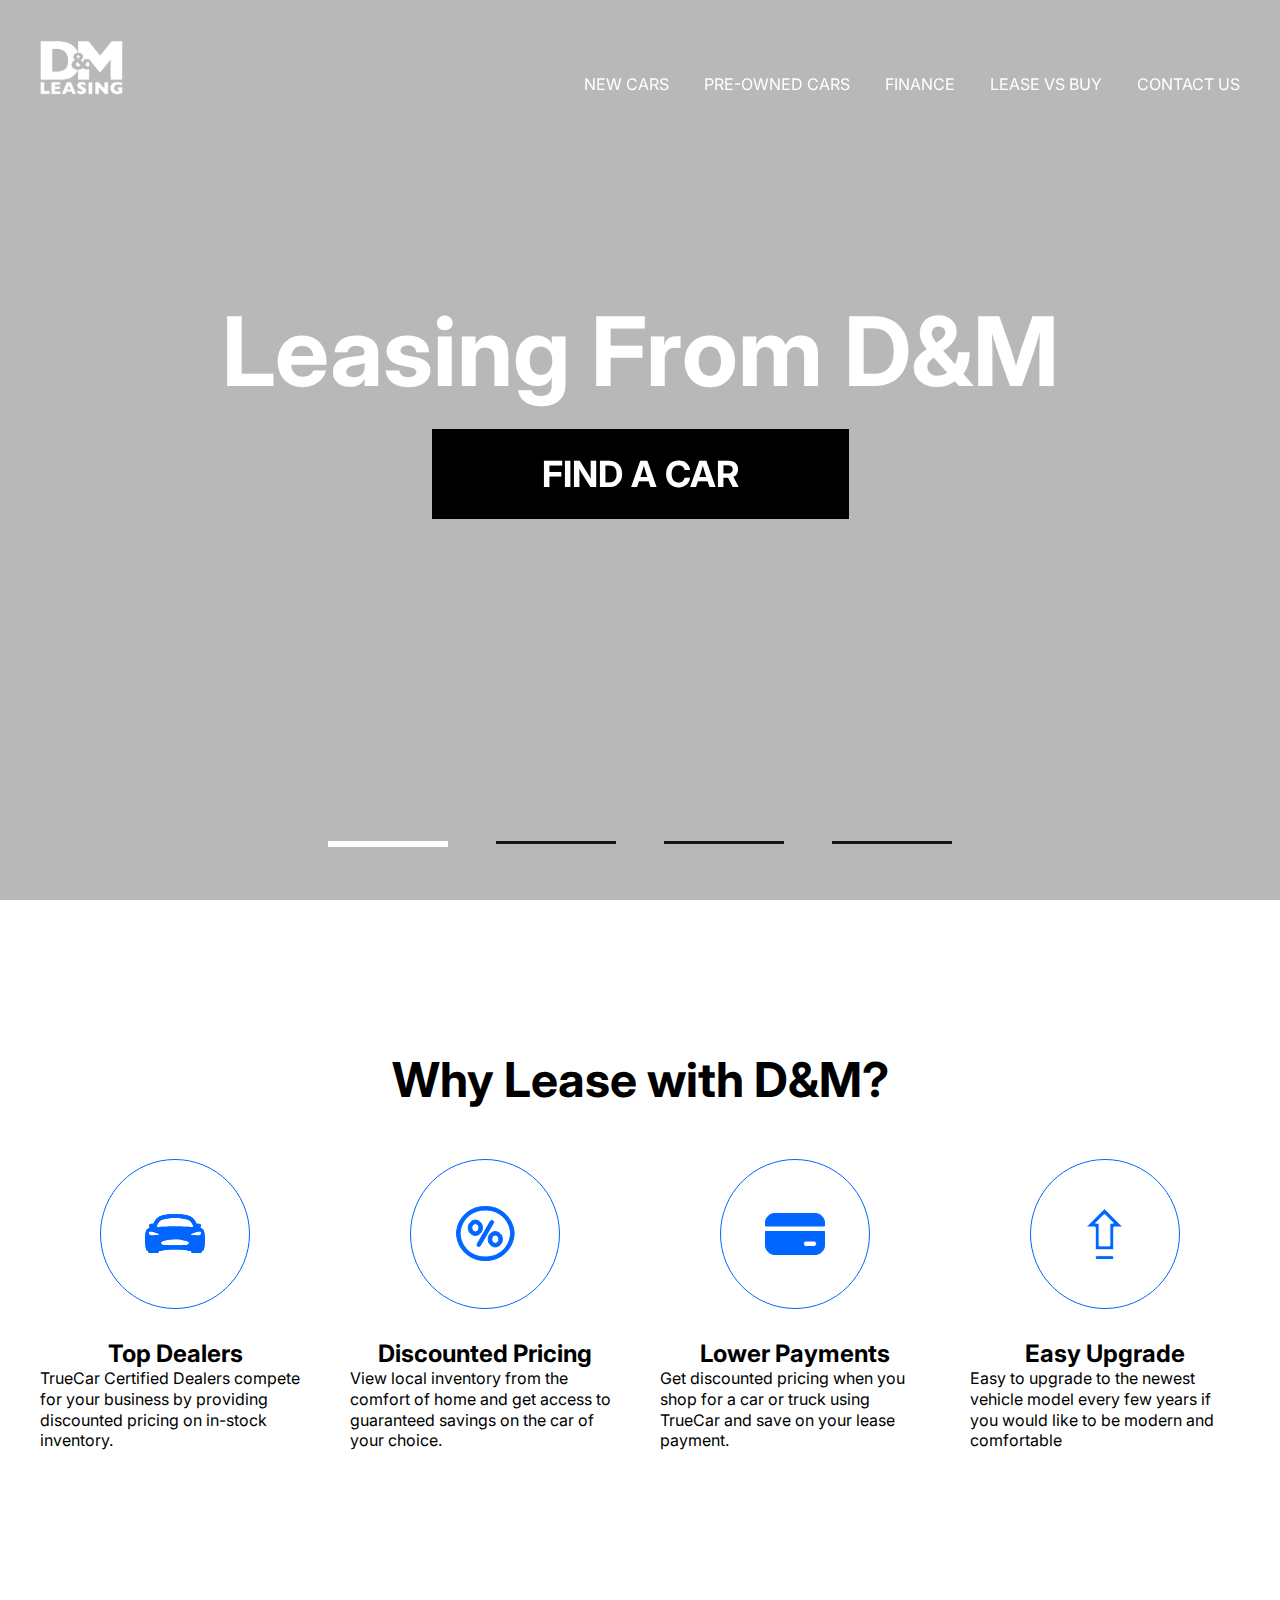
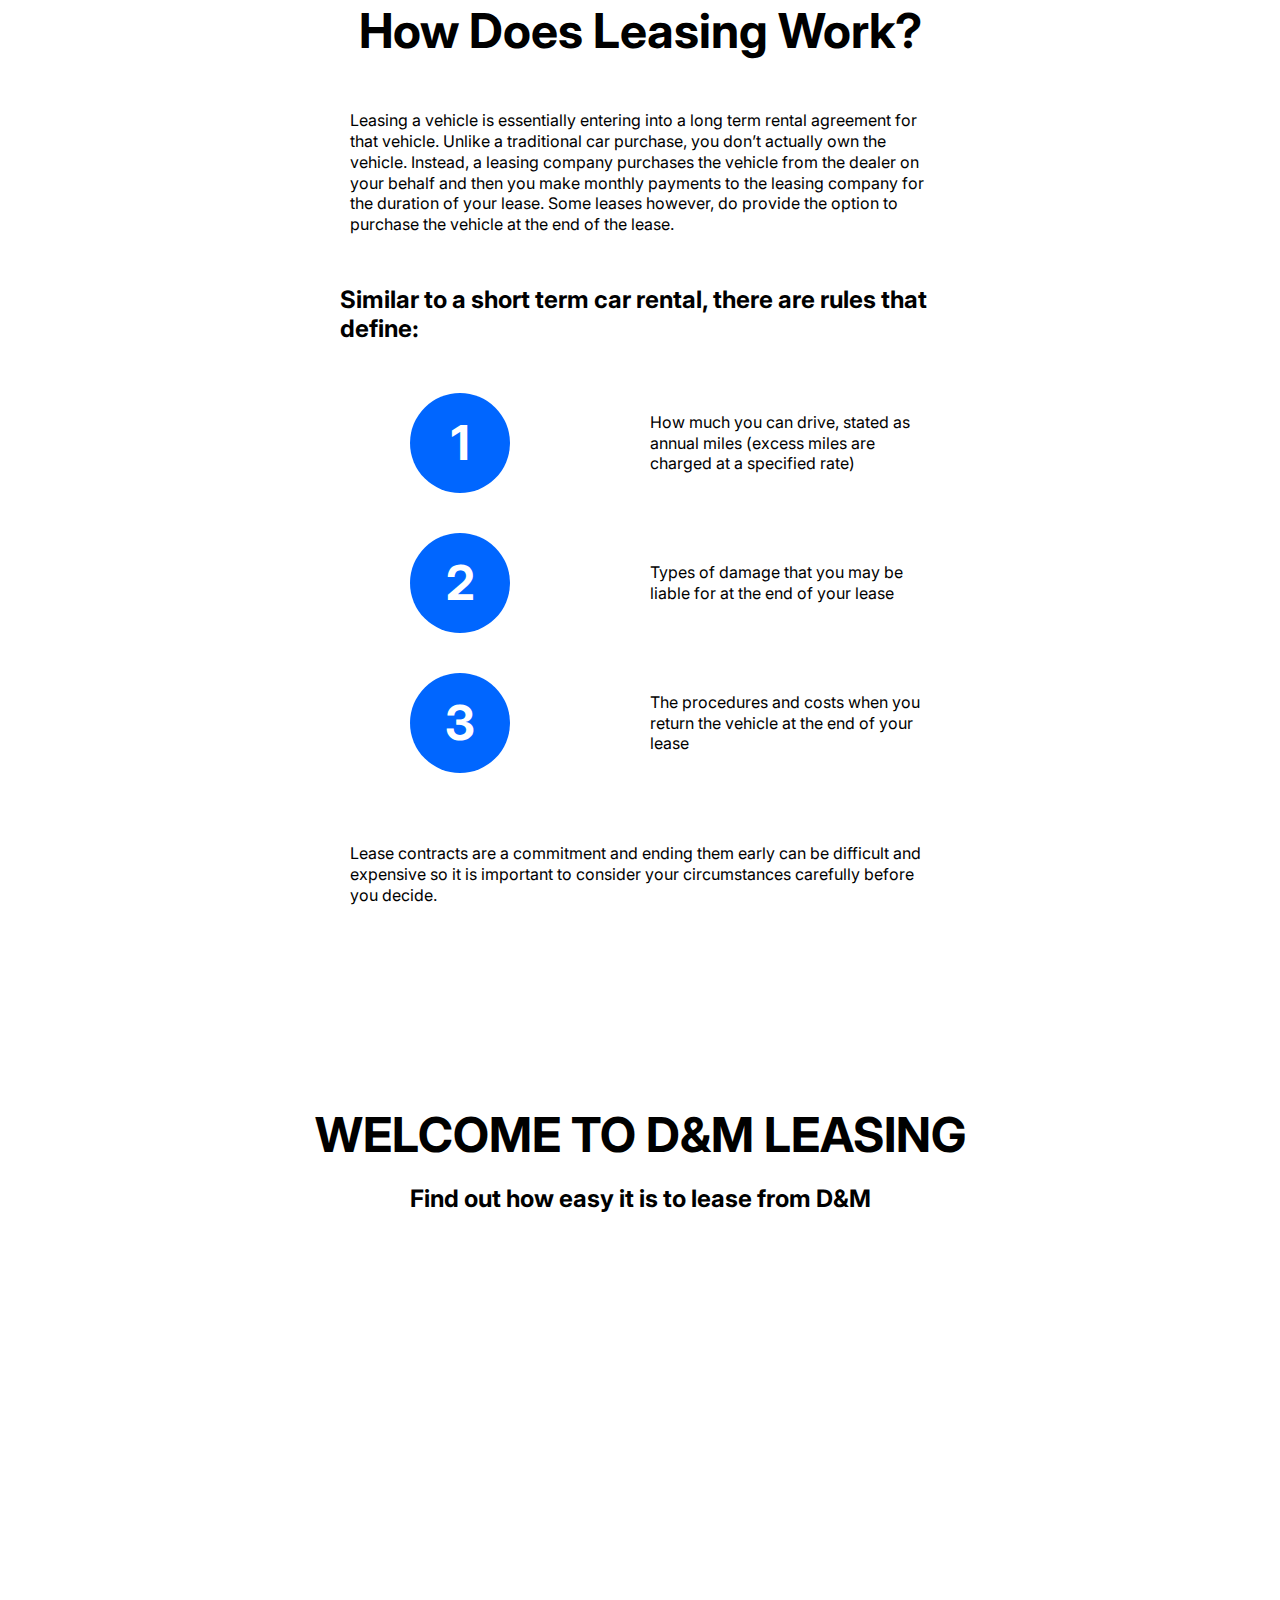
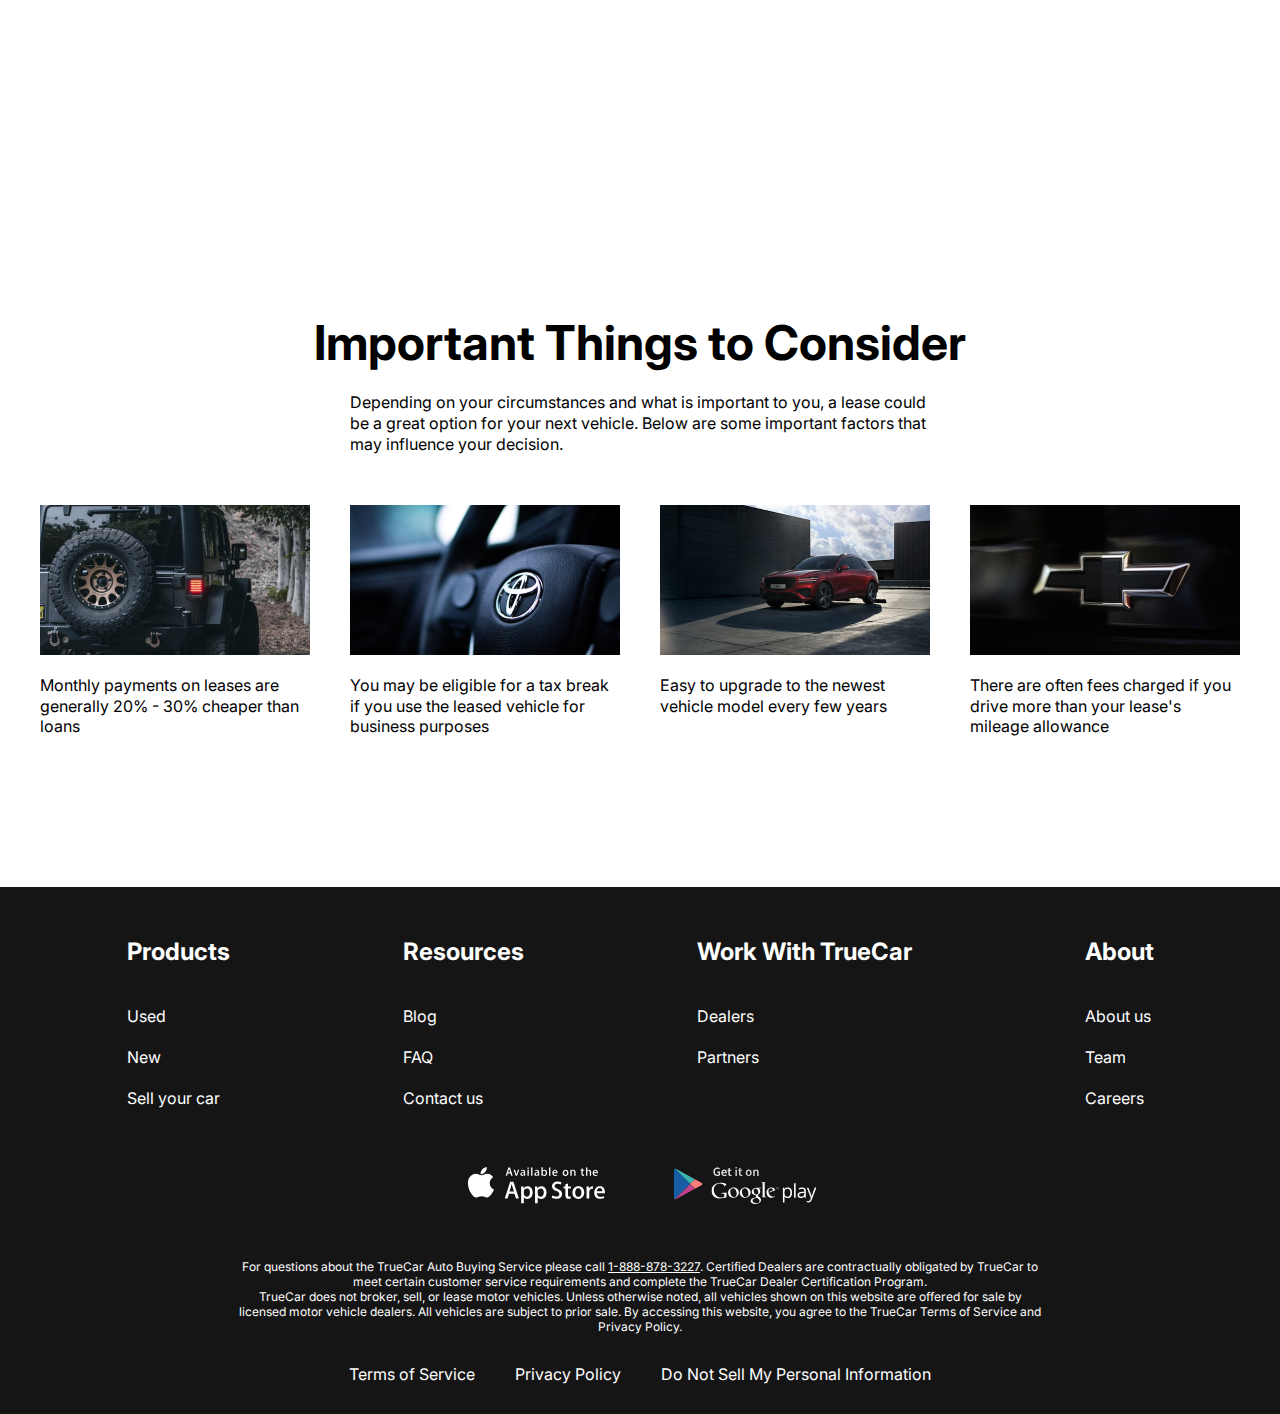
==== index.html @ d331d90f "Add files via upload" ====
<!DOCTYPE html>
<html lang="en">
<head>
    <meta charset="UTF-8">
    <meta name="viewport" content="width=device-width, initial-scale=1.0">
    <link rel="preconnect" href="https://fonts.googleapis.com">
    <link rel="preconnect" href="https://fonts.gstatic.com" crossorigin>
    <link href="https://fonts.googleapis.com/css2?family=Inter:wght@400;700&display=swap" rel="stylesheet">
    <link rel="stylesheet" href="https://cdn.jsdelivr.net/npm/swiper@11/swiper-bundle.min.css" />
    <link rel="stylesheet" href="css/style.css">
    <title>Leasing.com</title>
</head>
<body>
    <div class="wrapper">
        <div class="menu__close"></div>
        <header class="header header__main">
            <div class="container">
                <div class="burger__menu">
                    <div class="burger__button">
                        <span></span>
                    </div>
                </div>
                <div class="header__inner">
                    <div class="logo-bg"><a href="index.html" class="header__logo"><img src="image/main__logo.svg" alt="" class="header__logo__img"></a></div>
                    <nav class="menu">
                        <ul class="header__nav__list">
                            <button class="burger__close"><div class="close__button"></div></button>
                            <li class="header__nav__list__item"><a href="new_cars.html" class="header__list__link">NEW CARS</a></li>
                            <li class="header__nav__list__item"><a href="#" class="header__list__link">PRE-OWNED CARS</a></li>
                            <li class="header__nav__list__item"><a href="#" class="header__list__link">FINANCE</a></li>
                            <li class="header__nav__list__item"><a href="#" class="header__list__link">LEASE VS BUY</a></li>
                            <li class="header__nav__list__item"><a href="contacts.html" class="header__list__link">CONTACT US</a></li>
                        </ul>
                    </nav>
                </div>
            </div>
        </header>
        <main class="main">
            <section class="main__top">
                <div class="header__info">
                    <h1 class="header__title">Leasing From D&M</h1>
                    <button class="header__button"><a href="new_cars.html" class="header__button__link">FIND A CAR</a></button>
                </div>
            </section>
            <div class="slider">
                <div class="swiper mySwiper">
                    <div class="swiper-wrapper">
                    <div class="swiper-slide" style="background-image: url(///image/car__main.png);"></div>
                    <div class="swiper-slide" style="background-image: url(image/Rectangle\ 5.png);"></div>
                    <div class="swiper-slide" style="background-image: url(image/car__main.png);"></div>
                    <div class="swiper-slide" style="background-image: url(image/Rectangle\ 5.png);"></div>
                    </div>
                    <div class="swiper-pagination"></div>
                </div>
            </div>
            <section class="why container">
                <h2 class="whytitle title2">Why Lease with D&M?</h2>
                <ul class="why__list">
                    <li class="why__list__items">
                        <div class="why__list__img"><img class="why__img"  src="image/why1.svg" alt=""></div>
                        <div class="why__list__content">
                            <h4 class="why__list__title title4">Top Dealers</h4>
                            <p class="why__list__text">TrueCar Certified Dealers
                            compete for your business by providing discounted pricing on in-stock inventory.</p>
                        </div>
                    </li>
                    <li class="why__list__items">
                        <div class="why__list__img"><img class="why__img"  src="image/why2.svg" alt=""></div>
                        <div class="why__list__content">
                            <h4 class="why__list__title title4">Discounted Pricing</h4>
                            <p class="why__list__text">View local inventory from the comfort of home and get access to guaranteed savings on the car of your choice.</p>
                        </div>
                    </li>
                    <li class="why__list__items">
                        <div class="why__list__img"><img class="why__img"  src="image/why3.svg" alt=""></div>
                        <div class="why__list__conrent">
                            <h4 class="why__list__title title4">Lower Payments</h4>
                            <p class="why__list__text">Get discounted pricing when you shop for a car or truck using TrueCar and save on your lease payment.</p>
                        </div>
                    </li>
                    <li class="why__list__items">
                        <div class="why__list__img"><img class="why__img" src="image/why4.svg" alt=""></div>
                        <div class="why__list__content">
                            <h4 class="why__list__title title4">Easy Upgrade</h4>
                            <p class="why__list__text">Easy to upgrade to the newest vehicle model every few years if you would like to be modern and comfortable</p>
                        </div>
                    </li>
                </ul>
            </section>
            <section class="how">
                <div class="container">
                    <div class="how__main">
                        <h2 class="how__title title2">How Does Leasing Work?</h2>
                        <p class="how__text">Leasing a vehicle is essentially entering into a long term rental agreement for that vehicle. Unlike a traditional car purchase, you don’t actually own the vehicle. Instead, a leasing company purchases the vehicle from the dealer on your behalf and then you make monthly payments to the leasing company for the duration of your lease. Some leases however, do provide the option to purchase the vehicle at the end of the lease.</p>
                        <h4 class="title__middle title4">Similar to a short term car rental, there are rules that define:</h4>
                        <ul class="how__list">
                            <li class="how__list__item">
                                <div class="how__list__item__square">1</div>
                                <p class="how__list__item__text">How much you can drive, stated as annual miles (excess miles are charged at a specified rate)</p>
                            </li>
                            <li class="how__list__item">
                                <div class="how__list__item__square">2</div>
                                <p class="how__list__item__text">Types of damage that you may be liable for at the end of your lease</p>
                            </li>
                            <li class="how__list__item">
                                <div class="how__list__item__square">3</div>
                                <p class="how__list__item__text">The procedures and costs when you return the vehicle at the end of your lease</p>
                            </li>
                        </ul>
                        <p class="how__text">Lease contracts are a commitment and ending them early
                        can be difficult and expensive so it is important to consider your circumstances carefully
                        before you decide.</p>
                    </div>
                </div>
            </section>
            <section class="video">
                <div class="container">
                    <h2 class="video__title title2">WELCOME TO D&M LEASING</h2>
                    <h4 class="video__title__bottomm title4">Find out how easy it is to lease from D&M</h4>
                    <div class="video__frame">
                        <iframe width="1000" height="500"
                        src="https://www.youtube.com/embed/zcduZVZNk-Q?si=BeJl5xfJSoDPXUeD&amp;controls=0" title="YouTube video player"
                        frameborder="0" allow="accelerometer; autoplay; clipboard-write; encrypted-media; gyroscope; picture-in-picture;
                        web-share" allowfullscreen></iframe>
                    </div>
                </div>
            </section>
            <section class="inp">
                <div class="container">
                    <h2 class="imp__title title2">Important Things to Consider</h2>
                    <p class="imp__top-text">Depending on your circumstances and what is important to you, a lease could be a great 
                    option for your next vehicle. Below are some important factors that may influence your decision.</p>
                    <ul class="inp__list">
                        <li class="inp__list__item">
                            <div class="inp__list__item-img"><img src="image/Rectangle 6.png" alt=""></div>
                            <p class="inp__list__item-text">Monthly payments on leases are generally 20% - 30% cheaper than loans</p>
                        </li>
                        <li class="inp__list__item">
                            <div class="inp__list__item-img"><img src="image/Rectangle 7.png" alt=""></div>
                            <p class="inp__list__item-text">You may be eligible for a tax break if you use the leased vehicle for business purposes</p>
                        </li>
                        <li class="inp__list__item">
                            <div class="inp__list__item-img"><img src="image/Rectangle 8.png" alt=""></div>
                            <p class="inp__list__item-text">Easy to upgrade to the newest vehicle model every few years</p>
                        </li>
                        <li class="inp__list__item">
                            <div class="inp__list__item-img"><img src="image/Rectangle 9.png" alt=""></div>
                            <p class="inp__list__item-text">There are often fees charged if you drive more than your lease's mileage allowance</p>
                        </li>
                    </ul>
                </div>
            </section>
        </main>
        <footer class="footer">
            <div class="container">
                <ul class="footer__list">
                    <li class="footer__list__item">
                        <h3 class="footer__list__item__title">Products</h3>
                        <div class="footer__list__item__text">
                            <p class="footer__list__item__text__item"><a href="" class="footer__list__item__text__link">Used</a></p>
                            <p class="footer__list__item__text__item"><a href="" class="footer__list__item__text__link">New</a></p>
                            <p class="footer__list__item__text__item"><a href="" class="footer__list__item__text__link">Sell your car</a></p>
                        </div>
                    </li>
                    <li class="footer__list__item">
                        <h3 class="footer__list__item__title">Resources</h3>
                        <div class="footer__list__item__text">
                            <p class="footer__list__item__text__item"><a href="" class="footer__list__item__text__link">Blog</a></p>
                            <p class="footer__list__item__text__item"><a href="" class="footer__list__item__text__link">FAQ</a></p>
                            <p class="footer__list__item__text__item"><a href="" class="footer__list__item__text__link">Contact us</a></p>
                        </div>
                    </li>
                    <li class="footer__list__item">
                        <h3 class="footer__list__item__title">Work With TrueCar</h3>
                        <div class="footer__list__item__text">
                            <p class="footer__list__item__text__item"><a href="" class="footer__list__item__text__link">Dealers</a></p>
                            <p class="footer__list__item__text__item"><a href="" class="footer__list__item__text__link">Partners</a></p>
                        </div>
                    </li>
                    <li class="footer__list__item">
                        <h3 class="footer__list__item__title">About</h3>
                        <div class="footer__list__item__text">
                            <p class="footer__list__item__text__item"><a href="" class="footer__list__item__text__link">About us</a></p>
                            <p class="footer__list__item__text__item"><a href="" class="footer__list__item__text__link">Team</a></p>
                            <p class="footer__list__item__text__item"><a href="" class="footer__list__item__text__link">Careers</a></p>
                        </div>
                    </li>
                </ul>
                <div class="footer__down">
                    <div class="footer__down__app"><a href="#"><img src="image/app-store-5768091a665de29ed90932b12cc1dc34 1.svg" alt=""></a></div>
                    <div class="footer__down__google"><a href="#"><img src="image/google-play-1b282a5faa8753db97e49dd35e98dd25 1.svg" alt=""></a></div>
                </div>
                <div class="footer__text">
                    <p class="footer__text__item">For questions about the TrueCar Auto Buying Service please call <a class="footer__tel" href="tel:1-888-878-3227">1-888-878-3227</a>.
                        Certified Dealers are contractually obligated by TrueCar to meet certain customer service requirements and complete the TrueCar Dealer Certification Program.</p>
                    <p class="footer__text__item">TrueCar does not broker, sell, or lease motor vehicles. Unless otherwise noted, all vehicles shown on this website are offered for sale by licensed motor vehicle dealers. All vehicles are subject to prior sale. By accessing this website, you agree to the TrueCar Terms of Service and Privacy Policy.</p>
                </div>
                <ul class="footer__info__list">
                    <li class="footer__info__item"><a href="#" class="footer__info__link">Terms of Service</a></li>
                    <li class="footer__info__item"><a href="#" class="footer__info__link">Privacy Policy</a></li>
                    <li class="footer__info__item"><a href="#" class="footer__info__link">Do Not Sell My Personal Information</a></li>
                </ul>
            </div>
        </footer>
    </div>


    <script src="https://cdn.jsdelivr.net/npm/swiper@11/swiper-bundle.min.js"></script>
    <script src="js/main.js"></script>
</body>
</html>
---- css/style.css ----
/*Обнуление*/
*{padding:0;margin:0;border:0;}
*,*:before,*:after{-moz-box-sizing:border-box;-webkit-box-sizing:border-box;box-sizing:border-box;}
:focus,:active{outline:none;}
a:focus,a:active{outline:none;}
nav,footer,header,aside{display:block;}
html,body{height:100%;width:100%;font-size:100%;line-height:1;font-size:14px;-ms-text-size-adjust:100%;-moz-text-size-adjust:100%;-webkit-text-size-adjust:100%;}
input,button,textarea{font-family:inherit;}
input::-ms-clear{display:none;}
button{cursor:pointer;}
button::-moz-focus-inner{padding:0;border:0;}
a,a:visited{text-decoration:none;}
a:hover{text-decoration:none;}
ul li{list-style:none;}
img{vertical-align:top;}
h1,h2,h3,h4,h5,h6{font-size:inherit;font-weight:inherit;}
/*--------------------*/


body{
    font-family: 'Inter', sans-serif;
    font-size: 16px;
    font-style: normal;
    font-weight: 400;
    line-height: 130%;
    position: relative;
}
html, body{
    min-height: 100%;
}
a{
    color: white;
}


.wrapper{
    min-height: 100%;
    display: flex;
    flex-direction: column;
}
.header {
    background-color: #151515;
}
.header__main{
    background-color: transparent;
    position: absolute;
    right: 0;
    left: 0;
}
.header--main{
    display: none;
}
.container {
    max-width: 1230px;
    padding: 0 15px;
    margin: 0 auto;
}
/*-----Header-----*/
.header__inner {
    display: flex;
    padding-top: 40px;
    justify-content: space-between;
    padding-bottom: 45px;
}
.logo-bg{
    position: relative;
    z-index: 4;
}
.menu {
    align-self: flex-end;
    position: relative;
    z-index: 4;
}
.header__nav__list {
    display: flex;
    gap: 0 35px;
}
.header__list__link{
    text-transform: uppercase;
}
.header__list__link--active{
    color: #0066ff;
}
.header__info{
    padding-top: 105px;
}
.header__title {
    font-weight: 700;
    font-size: 96px;
    text-align: center;
    color: #fff;
    line-height: 100%;
}
.header__button{
    display: flex;
    margin: 0 auto;
    margin-top: 30px;
}
.header__button__link {
    padding: 23px 110px;
    color: #fff;
    background-color: #000;
    display: flex;
    align-items: center;
    justify-content: center;
    font-size: 36px;
    font-weight: 700;
    max-width: 430px;
    margin: 0 auto;
    transition: all .2s ease;
    text-align: center;
    text-transform: uppercase;
}
.header__button__link:hover{
    border-radius: 30px;
    transform: scale(1.1);
    background-color: #0066ff;
}
.header__nav__list__item{
    position: relative;
    transition: .5s;
}
.header__nav__list .header__nav__list__item .header__list__link:before{
    content: " ";
    position: absolute;
    width: 100%;
    height: 30px;
    background: #0066ff;
    transform-style: preserve-3d;
    transform: scale(0) rotateY(0deg) skew(10deg);
    transition: 1.5s cubic-bezier(.43, 1.91, .35,.74);
    z-index: -1;
    top: -20%;
}
.header__nav__list .header__nav__list__item:hover .header__list__link:before{
    transform: scale(1.2) rotateY(360deg) skew(10deg);
}
.header__list__link:hover{
    color: #fff;
}
/*-----Header-----*/





/*-----Main-----*/
.main {
    flex-grow: 1;
}
.main__top{
    position: absolute;
    z-index: 2;
    left: 0;
    right: 0;
    top: 22%;
}
.swiper-slide{
    background-repeat: no-repeat;
    background-size: cover;
    background-position: center;
    height: 100vh;
}
.swiper::after{
    content:"";
    background: rgba(21,21,21,.3);
    position: absolute;
    z-index: 4;
    left: 0;
    right: 0;
    bottom: 0;
    top: 0;
}

.swiper-pagination-bullet{
    border-radius: 0;
    width: 120px;
    height: 3px; 
    background-color: #151515;
    opacity: 1;
}
.swiper-pagination-bullet-active{
    height: 6px;
    background-color: #fff;
}
.swiper-pagination {
    display: flex;
    gap: 40px;
    justify-content: center;
    margin-bottom: 45px;
}
.whytitle{
    padding-top: 150px;
    padding-bottom: 50px;
}
.title2 {
    font-size: 48px;
    font-weight: 700;
    line-height: normal;
    text-align: center;
}
.why__list {
    display: flex;
    gap: 40px;
    padding-bottom: 150px;
}
.why__list__items {
    max-width: 270px;
    display: flex;
    flex-direction: column;
    gap: 30px;
}
.why__list__img {
    display: flex;
    align-items: center;
    justify-content: center;
    transition: all .2s ease;
}
.why__list__img:hover{
    transform: scale(1.1);
}
.title4 {
    font-size: 24px;
    font-weight: 700;
    line-height: normal;
    text-align: center;
}
.how{
    margin-bottom: 150px;
}
.how__main{
    max-width: 600px;
    display: flex;
    flex-direction: column;
    margin: 0 auto;
}
.how__title{
    padding-bottom: 50px;
}
.title__middle{
    text-align: left;
}
.how__text {
    display: inline-block;
    max-width: 580px;
    margin: 0 auto;
    padding-bottom: 50px;
}
.how__list {
    margin-top: 50px;
    padding-left: 70px;
    display: flex;
    flex-direction: column;
    gap: 40px;
    padding-bottom: 70px;
}
.how__list__item {
    display: flex;
    gap: 140px;
    align-items: center;
}
.how__list__item__square {
    display: flex;
    align-items: center;
    justify-content: center;
    width: 100px;
    height: 100px;
    border-radius: 50%;
    background-color: #0066ff;
    color: #fff;
    font-size: 48px;
    font-weight: 700;
}
.how__list__item__text {
    width: 270px;
}
.video{
    padding-bottom: 150px;
}
.video__title__bottomm {
    padding-top: 20px;
    padding-bottom: 50px;
}
.video__frame{
    display: flex;
    align-items: center;
    justify-content: center;
}
.inp {
    padding-bottom: 150px;
}
.imp__top-text {
    display: block;
    max-width: 580px;
    padding-top: 20px;
    padding-bottom: 50px;
    margin: 0 auto;
}
.inp__list {
    display: flex;
    gap: 40px;
}
.inp__list__item {
    width: 270px;
    display: flex;
    flex-direction: column;
    gap: 20px;
}
.contact__title {
    padding-top: 100px;
    padding-bottom: 20px;
}
.contact__title-bottom {
    padding: 0 40px 50px;
}
.contact__form {
    max-width: 580px;
    margin: 0 auto;
    display: flex;
    justify-content: space-between;
    flex-wrap: wrap;
}
.input {
    width: 270px;
    padding: 20px;
    border: 1px solid #0066ff;
    display: inline-block;
    color: #151515;
}
.input::placeholder{
    opacity: 0.5;
    font-family: 'Inter', sans-serif;
    font-size: 16px;
    font-style: normal;
    font-weight: 400;
    line-height: 130%;
}
.textarea {
    width: 100%;
    height: 290px;
    padding: 30px 20px;
    border: 1px solid #0066ff;
    margin-top: 50px;
    margin-bottom: 50px;
    color: #151515;
    resize: none;
    font-family: 'Inter', sans-serif;
    font-size: 16px;
    font-style: normal;
    font-weight: 400;
    line-height: 130%;
}
.textarea::placeholder{
    opacity: 0.5;
    font-family: 'Inter', sans-serif;
    font-size: 16px;
    font-style: normal;
    font-weight: 400;
    line-height: 130%;
}
.form__button {
    font-family: 'Inter', sans-serif;
    font-size: 16px;
    font-style: normal;
    font-weight: 400;
    line-height: 130%;
}
.button{
    display: inline-block;
    padding: 13px 61px;
    text-transform: uppercase;
    margin: 0 auto;
    background-color: #151515;
    transition: all .2s ease;
    color: #fff;
}
.form__button:hover{
    transform: scale(1.1);
    border-radius: 30px;
    background-color: #0066ff;
}
.more__button{
    display: block;
    margin: 0 auto;
    font-size: 16px;
    margin-top: 70px;
}
.more__button:hover{
    transform: scale(1.1);
    border-radius: 30px;
    background-color: #0066ff;
}
.more {
    margin: 150px 0;
}
.more__list {
    display: flex;
    gap: 40px;
}
.more__list-item {
    display: flex;
    flex-wrap: wrap;
    justify-content: space-between;
    gap: 30px;
}
.more__list-item-button {
    padding: 4px 15px;
    background-color: #0066ff;
}
.choose {
    padding-top: 100px;
    margin-bottom: 150px;
}
.tabs__btn {
    display: flex;
    justify-content: center;
    gap: 40px;
    padding-top: 50px;
    padding-bottom: 100px;
}
.tabs__button {
    background-color: transparent;
    font-family: 'Inter', sans-serif;
    font-size: 24px;
    font-weight: 700;
    line-height: normal;
    color: #151515;
}
.tabs__button--active{
    color: #0066ff;
}
.tabs-content {
    display: flex;
    gap: 100px;
    flex-direction: column;
}
.tabs-content-item {
    display: none;
    gap: 40px;
    flex-wrap: wrap;
    justify-content: center;
}
.tabs-content-item.tabs-content-item--active{
    display: flex;
}
.car-card_text{
    display: flex;
    flex-direction: column;
    gap: 20px;
    padding-top: 20px;
    text-align: center;
    border: 1px solid #0066ff;
    border-top: none;
}
.car-card-title {
    font-family: 'Inter', sans-serif;
    font-size: 24px;
    font-weight: 700;
    line-height: normal;
}
.car-card--link {
    border-top: 1px solid #0066ff;
    color: #0066ff;
}
.car__list{
    padding-top: 150px;
}
.why__list__content{
    display: flex;
    flex-direction: column;
}
/*-----Main-----*/




/*-----Footer-----*/
.footer {
    background-color: #151515;
    color: #fff;
}
.footer__list {
    padding-top: 50px;
    padding-bottom: 50px;
    display: flex;
    justify-content: space-around;
}
.footer__list__item {
    color: #fff;
    display: flex;
    flex-direction: column;
    gap: 40px;
    position: relative;
    z-index: 4;
    max-width: 240px;
}
.footer__list__item__title {
    font-size: 24px;
    font-weight: 700;
    line-height: normal;
}
.footer__list__item__text {
    display: flex;
    flex-direction: column;
    gap: 20px;
    font-size: 16px;
    font-style: normal;
    font-weight: 400;
    line-height: 130%;
}
.footer__list__item__text__item{
    position: relative;
}
.footer__down {
    display: flex;
    align-items: center;
    justify-content: center;
    gap: 40px;
    padding-bottom: 50px;
}
.footer__text {
    max-width: 806px;
    margin: 0 auto;
    font-size: 12px;
    font-weight: 400;
    line-height: normal;
    padding-bottom: 30px;
}
.footer__text__item {
    text-align: center;
}
.footer__tel{
    text-decoration: underline;
}
.footer__info__list {
    display: flex;
    gap: 40px;
    align-items: center;
    justify-content: center;
    padding-bottom: 30px;
    position: relative;
}
.footer__list__item__text__link::before{
    content: " ";
    position: absolute;
    width: 100px;
    height: 30px;
    background: #0066ff;
    transform-style: preserve-3d;
    transform: scale(0) rotateY(0deg) skew(10deg);
    transition: 1.5s cubic-bezier(.43, 1.91, .35,.74);
    top: -15%;
    z-index: -1;
}
.footer__list__item__text__item:hover .footer__list__item__text__link:before{
    transform: scale(1.2) rotateY(360deg) skew(10deg);
}
.footer__info__item{
    position: relative;
    z-index: 4;
}
.footer__info__link::before{
    content: " ";
    position: absolute;
    width: 100%;
    height: 30px;
    background: #0066ff;
    transform-style: preserve-3d;
    transform: scale(0) rotateY(0deg) skew(10deg);
    transition: 1.5s cubic-bezier(.43, 1.91, .35,.74);
    top: -15%;
    z-index: -1;
}
.footer__info__item:hover .footer__info__link::before{
    transform: scale(1.2) rotateY(360deg) skew(10deg);
}
/*-----Footer-----*/




/*-----Adaptive-----*/
@media(max-width: 1220px){
    .inp__list{
        flex-wrap: wrap;
        justify-content: center;
    }
    .more__list{
        flex-wrap: wrap;
        justify-content: center;
    }
    .more__list-item{
        flex-direction: column;
    }
    .more__list__item-txt{
        display: flex;
        justify-content: space-between;
    }
}




@media(max-width: 860px){
    .menu{
        position:static;
        align-self: start;
        z-index: 5;
    }
    .header__inner{
        position: relative;
    }
    .burger__menu{
        z-index: 2;
    }
    .burger__close{
        display: flex;
        align-items: center;
        justify-content: center;
        position: absolute;
        width: 50px;
        height: 50px;
        left: 20px;
        top: 20px;
        transform: rotate(45deg);
        background-color: transparent;
    }
    .close__button{
        width: 25px;
        height: 2px;
        background-color: #fff;
    }
    .close__button::before{
        content: "";
        position: absolute;
        height: 11px;
        width: 2px;
        top: 13px;
        right: 23px;
        background-color: #fff;
    }
    .close__button::after{
        content: "";
        position: absolute;
        height: 11px;
        width: 2px;
        bottom: 13px;
        left: 25px;
        background-color: #fff;
    }
    .header__nav__list{
        display: flex;
        transform: translatey(-200%);
        flex-direction: column;
        position: absolute;
        right: -15px;
        top: 0;
        width: 360px;
        border-left: 1px solid #0066ff;
        border-bottom: 1px solid #0066ff;
        text-align: center;
        background-color: #151515;
        z-index: 5;
        gap: 30px;
        padding-top: 70px;
        padding-bottom: 50px;
        border-radius: 0 0 0 10px;
        transition: all .3s ease;
    }
    .burger__menu__open{
        z-index: 11;
        transform: translateY(0);
    }
    .header__nav__list .header__nav__list__item .header__list__link:before{
        left: 25%;
        width: 50%;
    }
    .burger__menu{
        position: absolute;
        width: 50px;
        height: 50px;
        display: flex;
        align-items: center;
        justify-content: center;
        right: 50px;
        top: 45px;
    }
    .burger__button{
        width: 25px;
        height: 2px;
        background-color: #fff;
    }
    .burger__button::before{
        content: "";
        position: absolute;
        width: 25px;
        height: 2px;
        background-color: #fff;
        top: 18px;
    }
    .burger__button::after{
        content: "";
        position: absolute;
        width: 25px;
        height: 2px;
        background-color: #fff;
        bottom: 18px;
    }
    .why__list{
        flex-direction: column;
    }
    .why__list__items{
        max-width: 100%;
        flex-direction: row;
        align-items: center;
    }
    .why__list__content{
        gap: 20px;
    }
    .why__list__title{
        text-align: left;
    }
    .menu__close{
        display: none;
        position: absolute;
        left: 0;
        top: 0;
        right: 0;
        bottom: 0;
        z-index: 5;
        background-color: rgba(0,0,0,.5);
        transition: background-color .3s linear;
    }
    .menu__open{
        display: block;
    }
    .logo--bg{
        position: absolute;
        background-color: rgba(0,0,0,.5);
        z-index: 3;
    }
}



@media(max-width: 770px){
    .header__title{
        font-size: 68px;
    }
    .header__button__link{
        padding: 16px 80px;
        font-size: 24px;
    }
    .title2{
        font-size: 40px;
    }
    .whytitle{
        padding-top: 80px;
    }
    .why__img{
        width: 100px;
        height: 100px;
    }
    .why__list{
        padding-left: 40px;
    }
    .title4{
        font-size: 20px;
    }
    .tabs__btn{
        flex-wrap: wrap;
        padding-bottom: 50px;
    }
    .choose{
        padding-top: 50px;
    }
    .car__list{
        padding-top: 80px;
    }
    .contact__title{
        padding-top: 50px;
    }
    .more{
        margin: 80px 0;
    }
}




@media(max-width: 626px){
    .how__list__item{
        gap: 60px;
    }
    .footer__list{
        flex-wrap: wrap;
        gap: 40px;
        justify-content: center;
    }
    .footer__list__item{
        width: 40%;
    }
    .footer__list__item__title{
        text-align: center;
    }
    .footer__info__list{
        flex-direction: column;
        gap: 10px;
    }
    .iframe{
        height: 300px;
    }
    .more__img{
        width: 320px;
        height: 180px;
    }
    .more__list-item-img{
        display: flex;
        justify-content: center;
    }
    .more__list__item-txt{
        gap: 20px;
        align-items: center;
    }
    .choose{
        margin-bottom: 80px;
    }
    .more__list-item-button{
        height: 24px;
    }
    .contact__form{
        max-width: 80%;
    }
    .input{
        max-width: 45%;
    }
}




@media(max-width: 480px){
    .header__nav__list{
        width: 320px;
    }
    .header__title{
        font-size: 56px;
    }
    .title2{
        font-size: 32px;
    }
    .why__img{
        width: 70px;
        height: 70px;
    }
    .why__list{
        padding-bottom: 80px;
    }
    .how__list{
        padding-left: 0;
    }
    .how__list__item__square{
        width: 70px;
        height: 70px;
    }
    .how{
        margin-bottom: 30px;
    }
    .video{
        padding-bottom: 80px;
    }
    .inp{
        padding-bottom: 80px;
    }
    .tabs__button{
        font-size: 22px;
    }
    .tabs__btn{
        flex-direction: column;
    }
    .contact__form{
        flex-direction: column;
        gap: 40px;
    }
    .textarea{
        margin: 0;
        height: 200px;
    }
    .input{
        max-width: 80%;
    }
    .contact__title-bottom{
        font-size: 16px;
        padding: 0;
        padding-bottom: 40px;
    }
}




@media(max-width: 400px){
    .header__title{
        font-size: 40px;
    }
    .title2{
        font-size: 28px;
    }
    .whytitle{
        padding-bottom: 20px;
    }
    .how__title{
        padding-bottom: 20px;
    }
    .how__list{
        margin-top: 20px;
    }
    .how__list__item{
        gap: 20px;
    }
    .footer__down{
        flex-direction: column;
        gap: 10px;
        padding-bottom: 20px;
    }
    .footer__list{
        padding-bottom: 20px;
    }
}








@media(max-width: 360px){
    .why__list{
        padding-left: 0;
    }
    .how__list__item__square{
        width: 50px;
        height: 50px;
        font-size: 36px;
    }
    .how__list{
        padding-bottom: 40px;
    }
}
/*-----Adaptive-----*/
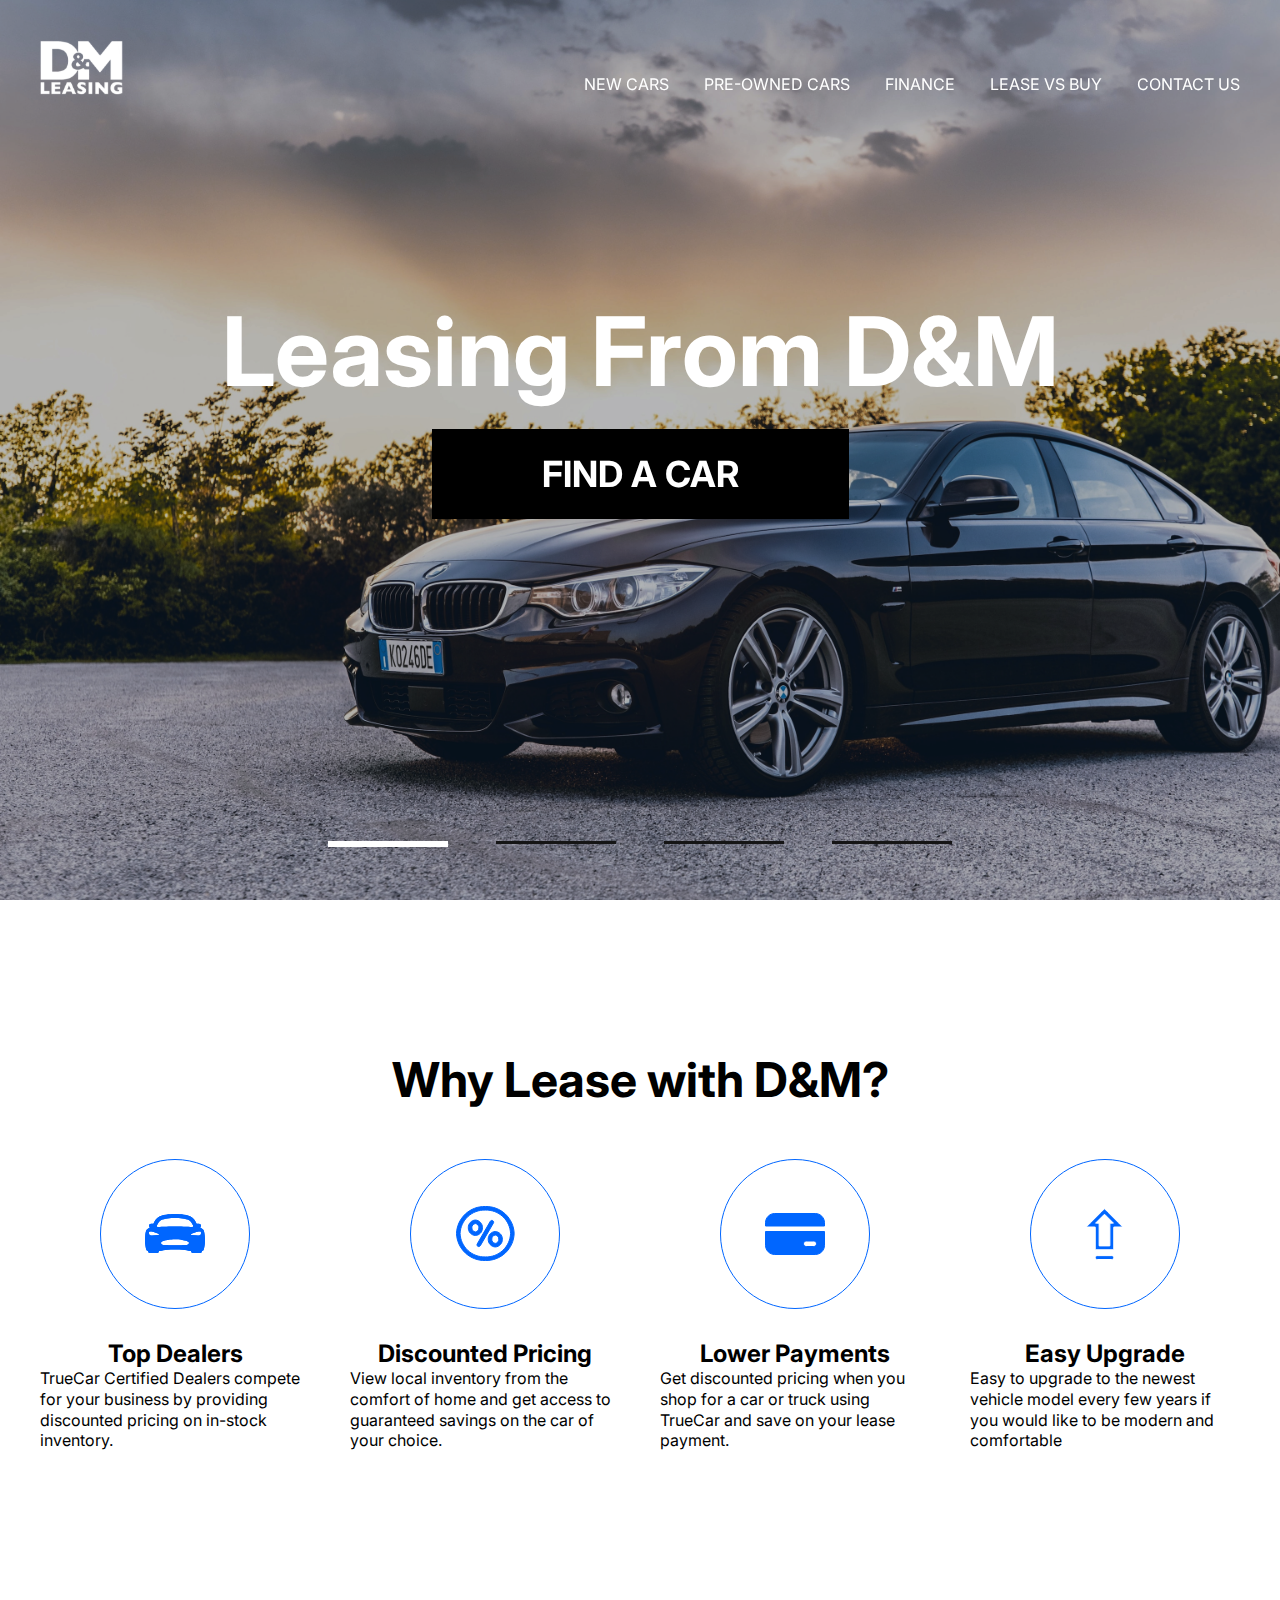
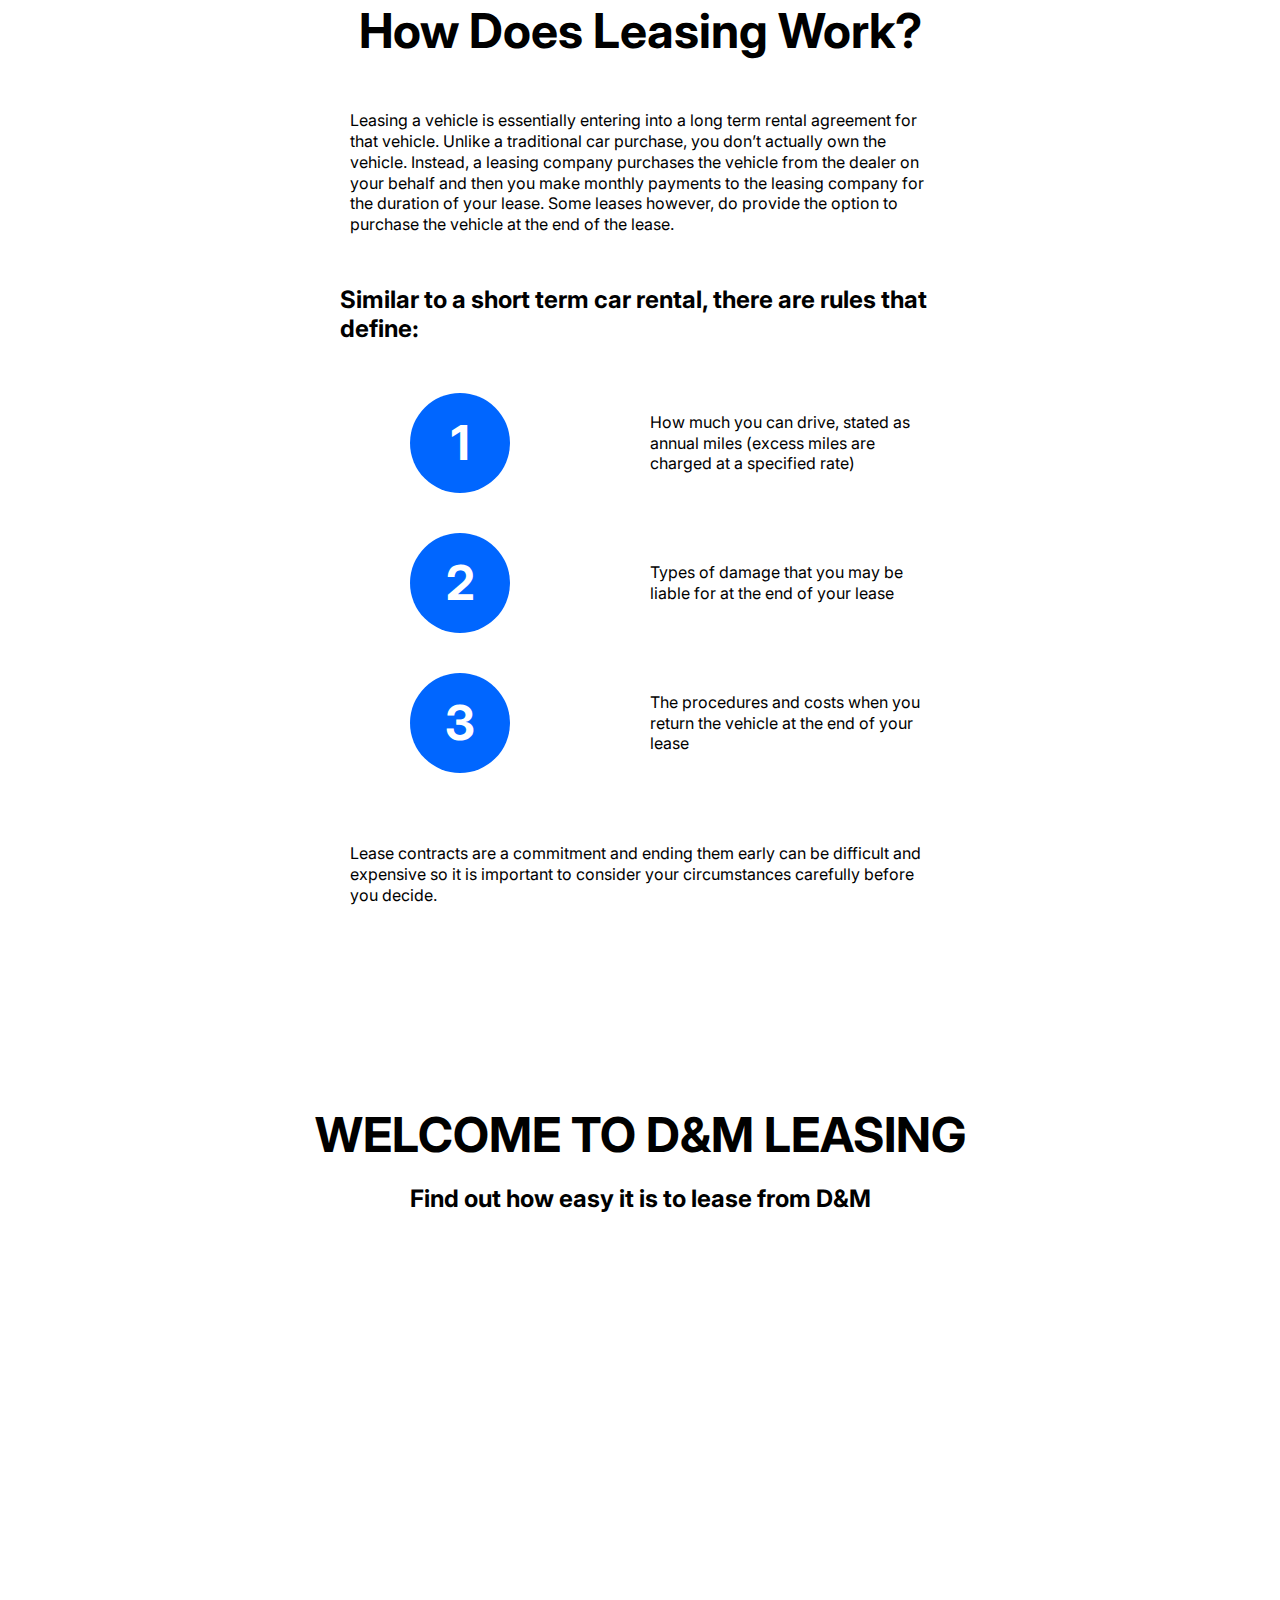
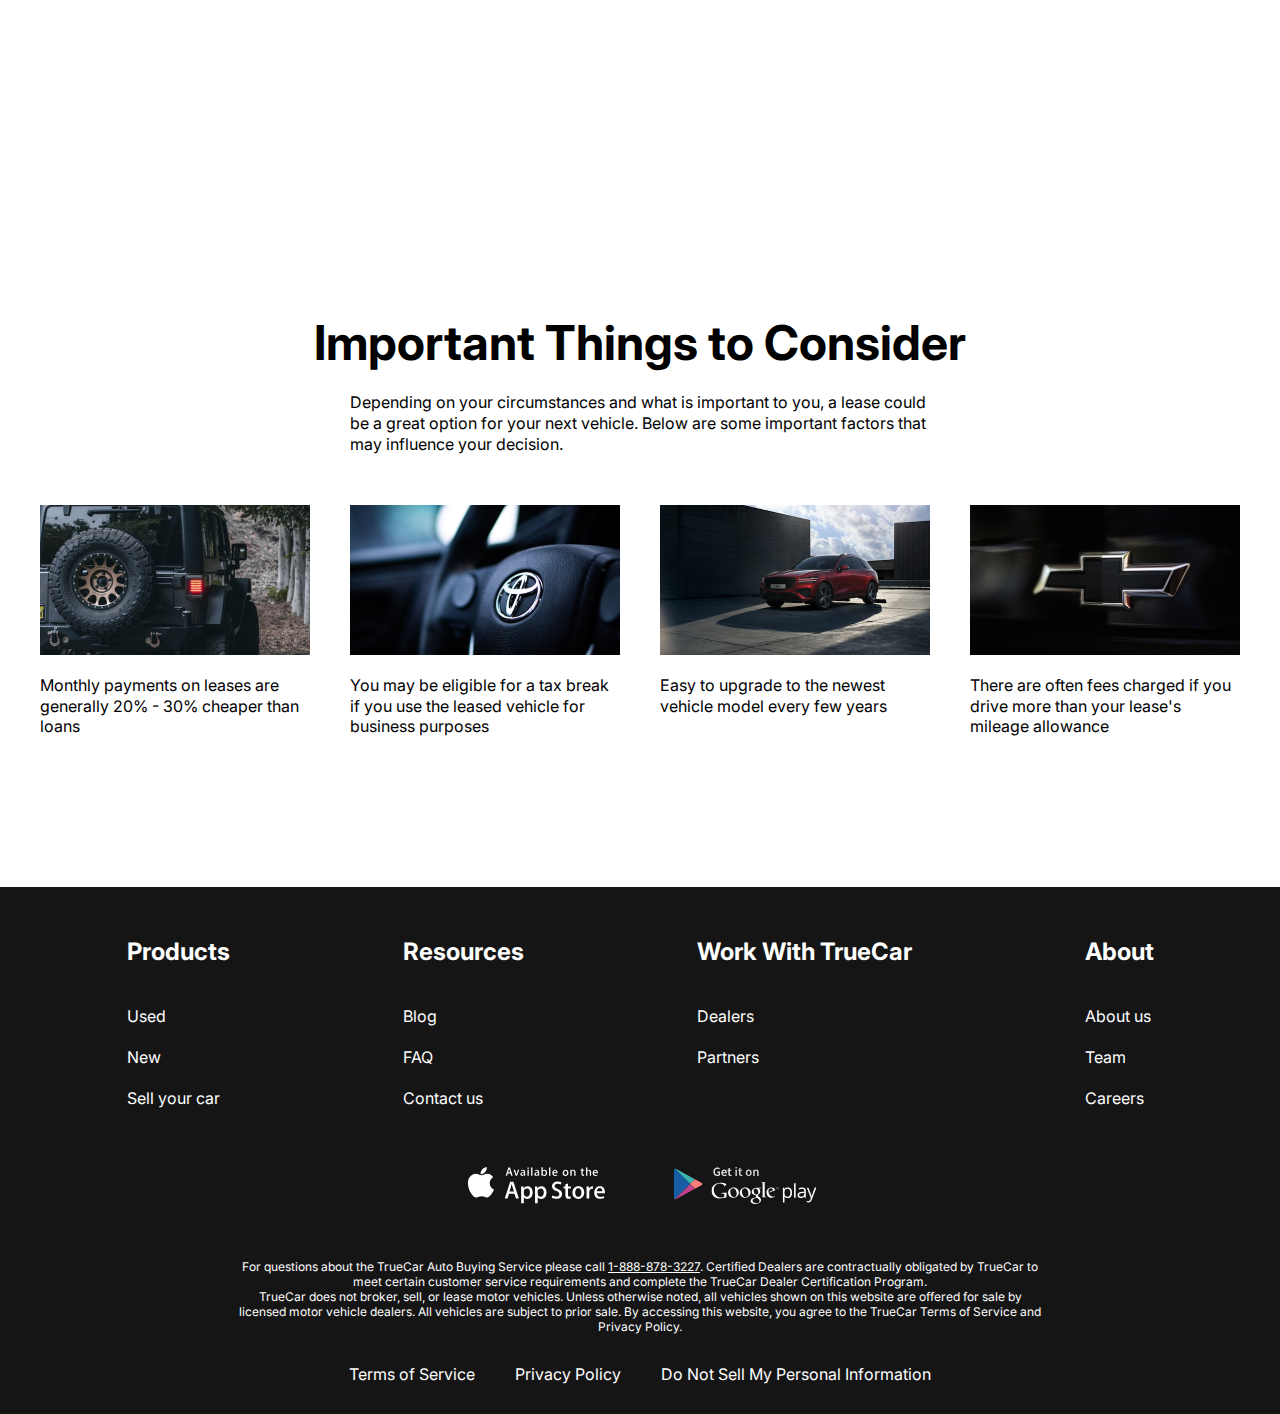
==== commit 2d14b49b: "Update index.html" ====
--- a/index.html
+++ b/index.html
@@ -45,7 +45,7 @@
             <div class="slider">
                 <div class="swiper mySwiper">
                     <div class="swiper-wrapper">
-                    <div class="swiper-slide" style="background-image: url(///image/car__main.png);"></div>
+                    <div class="swiper-slide" style="background-image: url(image/car__main.png);"></div>
                     <div class="swiper-slide" style="background-image: url(image/Rectangle\ 5.png);"></div>
                     <div class="swiper-slide" style="background-image: url(image/car__main.png);"></div>
                     <div class="swiper-slide" style="background-image: url(image/Rectangle\ 5.png);"></div>
@@ -208,4 +208,4 @@
     <script src="https://cdn.jsdelivr.net/npm/swiper@11/swiper-bundle.min.js"></script>
     <script src="js/main.js"></script>
 </body>
-</html>+</html>
